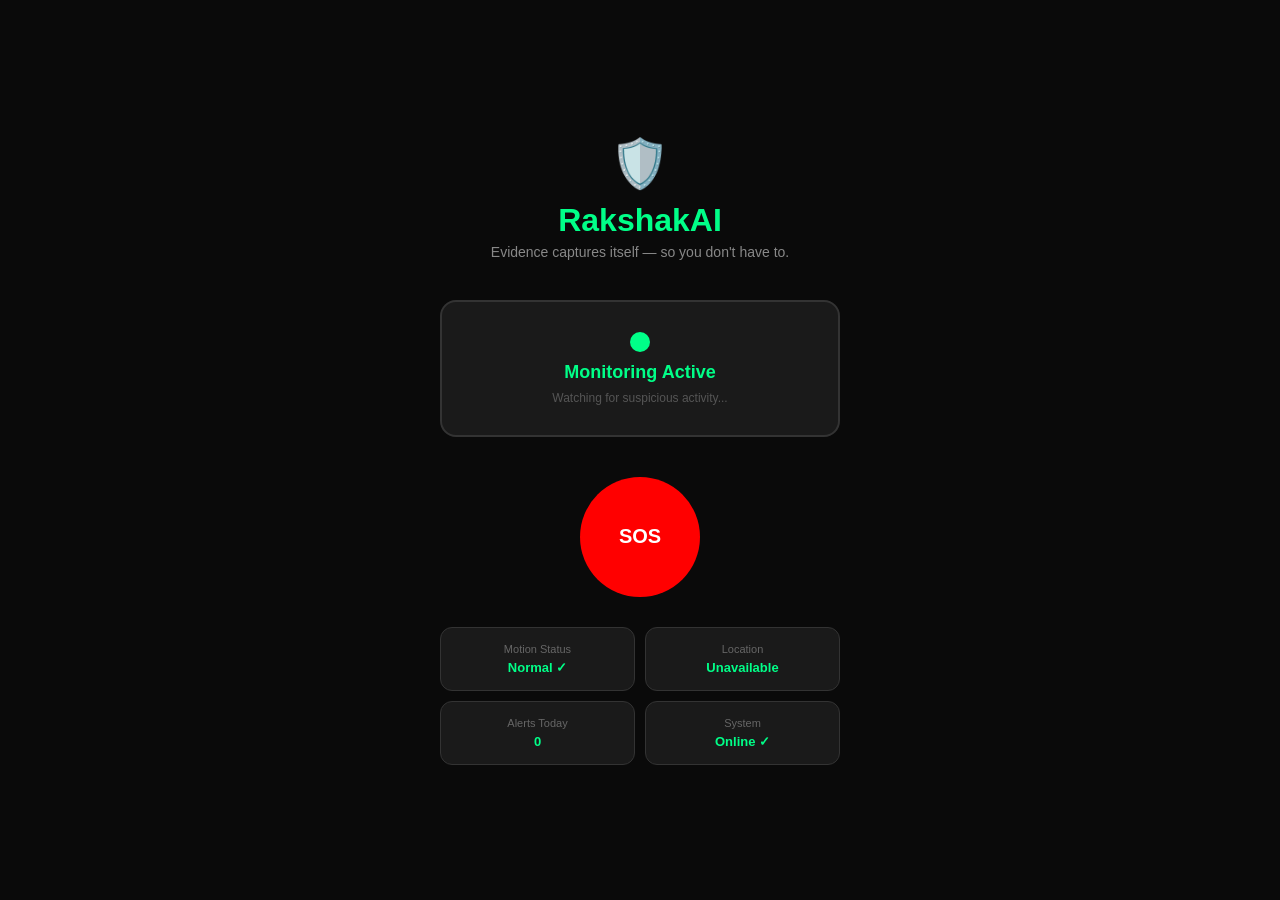
==== templates/index.html @ e17762f8 "test1" ====
<!doctype html>
<html lang="en">
  <head>
    <meta charset="UTF-8" />
    <meta name="viewport" content="width=device-width, initial-scale=1.0" />
    <title>RakshakAI 🛡️</title>
    <link rel="stylesheet" href="/static/style.css" />
  </head>
  <body>
    <div class="logo">🛡️</div>
    <h1>RakshakAI</h1>
    <p class="tagline">Evidence captures itself — so you don't have to.</p>

    <div class="status-box">
      <div class="status-indicator" id="statusDot"></div>
      <div class="status-text" id="statusText">Monitoring Active</div>
      <p class="status-sub">Watching for suspicious activity...</p>
    </div>

    <div class="alert-box" id="alertBox">
      <div class="alert-title">🚨 ALERT TRIGGERED!</div>
      <p class="alert-info" id="alertType">Type: —</p>
      <p class="alert-info" id="alertTime">Time: —</p>
      <p class="alert-info" id="alertLocation">Location: —</p>
      <p class="alert-info" id="alertStatus">Status: —</p>
    </div>

    <button class="sos-btn" onclick="triggerSOS()">SOS</button>

    <div class="info-grid">
      <div class="info-card">
        <div class="label">Motion Status</div>
        <div class="value" id="motionStatus">Waiting...</div>
      </div>
      <div class="info-card">
        <div class="label">Location</div>
        <div class="value" id="locationStatus">Fetching...</div>
      </div>
      <div class="info-card">
        <div class="label">Alerts Today</div>
        <div class="value" id="alertCount">0</div>
      </div>
      <div class="info-card">
        <div class="label">System</div>
        <div class="value" id="systemStatus">Online ✓</div>
      </div>
    </div>

    <script src="/static/script.js"></script>
  </body>
</html>
---- static/style.css ----
* {
    margin: 0;
    padding: 0;
    box-sizing: border-box;
}

body {
    font-family: Arial, sans-serif;
    background: #0a0a0a;
    color: white;
    min-height: 100vh;
    display: flex;
    flex-direction: column;
    align-items: center;
    justify-content: center;
    padding: 20px;
}

.logo {
    font-size: 48px;
    margin-bottom: 10px;
}

h1 {
    font-size: 32px;
    color: #00ff88;
    margin-bottom: 5px;
}

.tagline {
    font-size: 14px;
    color: #888;
    margin-bottom: 40px;
    text-align: center;
}

.status-box {
    background: #1a1a1a;
    border: 2px solid #333;
    border-radius: 16px;
    padding: 30px;
    width: 90%;
    max-width: 400px;
    text-align: center;
    margin-bottom: 20px;
}

.status-indicator {
    width: 20px;
    height: 20px;
    border-radius: 50%;
    background: #00ff88;
    margin: 0 auto 10px;
    animation: pulse 1.5s infinite;
}

@keyframes pulse {
    0% { box-shadow: 0 0 0 0 rgba(0,255,136,0.4); }
    70% { box-shadow: 0 0 0 15px rgba(0,255,136,0); }
    100% { box-shadow: 0 0 0 0 rgba(0,255,136,0); }
}

.status-text {
    font-size: 18px;
    color: #00ff88;
    font-weight: bold;
}

.status-sub {
    font-size: 12px;
    color: #555;
    margin-top: 8px;
}

.alert-box {
    background: #ff000022;
    border: 2px solid #ff0000;
    border-radius: 16px;
    padding: 20px;
    width: 90%;
    max-width: 400px;
    text-align: center;
    display: none;
    margin-bottom: 20px;
}

.alert-box.show {
    display: block;
    animation: alertPulse 0.5s ease;
}

@keyframes alertPulse {
    0% { transform: scale(0.9); }
    50% { transform: scale(1.05); }
    100% { transform: scale(1); }
}

.alert-title {
    font-size: 24px;
    color: #ff4444;
    font-weight: bold;
    margin-bottom: 10px;
}

.alert-info {
    font-size: 13px;
    color: #ffaaaa;
    margin: 4px 0;
}

.sos-btn {
    background: #ff0000;
    color: white;
    border: none;
    border-radius: 50%;
    width: 120px;
    height: 120px;
    font-size: 20px;
    font-weight: bold;
    cursor: pointer;
    margin: 20px 0;
    animation: sosPulse 2s infinite;
}

@keyframes sosPulse {
    0% { box-shadow: 0 0 0 0 rgba(255,0,0,0.4); }
    70% { box-shadow: 0 0 0 20px rgba(255,0,0,0); }
    100% { box-shadow: 0 0 0 0 rgba(255,0,0,0); }
}

.sos-btn:active {
    transform: scale(0.95);
}

.info-grid {
    display: grid;
    grid-template-columns: 1fr 1fr;
    gap: 10px;
    width: 90%;
    max-width: 400px;
    margin-top: 10px;
}

.info-card {
    background: #1a1a1a;
    border: 1px solid #333;
    border-radius: 12px;
    padding: 15px;
    text-align: center;
}

.info-card .label {
    font-size: 11px;
    color: #666;
    margin-bottom: 5px;
}

.info-card .value {
    font-size: 13px;
    color: #00ff88;
    font-weight: bold;
}
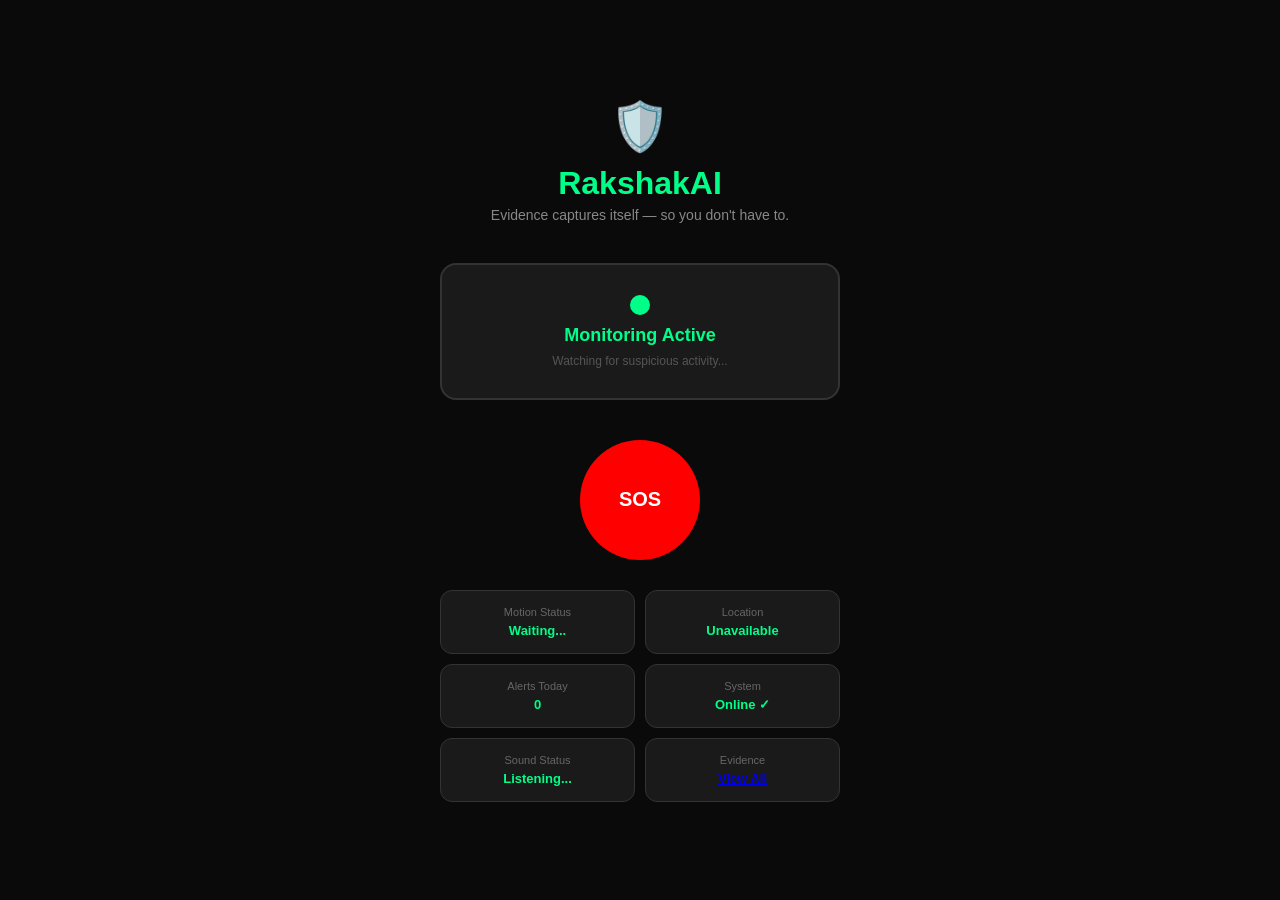
==== commit ff6e3020: "Added evidence viewer, location, recording" ====
--- a/templates/index.html
+++ b/templates/index.html
@@ -5,6 +5,16 @@
     <meta name="viewport" content="width=device-width, initial-scale=1.0" />
     <title>RakshakAI 🛡️</title>
     <link rel="stylesheet" href="/static/style.css" />
+    <style>
+      .evidence-link {
+        color: #00ff88;
+        text-decoration: none;
+      }
+
+      .evidence-link:hover {
+        text-decoration: underline;
+      }
+    </style>
   </head>
   <body>
     <div class="logo">🛡️</div>
@@ -44,6 +54,16 @@
         <div class="label">System</div>
         <div class="value" id="systemStatus">Online ✓</div>
       </div>
+      <div class="info-card">
+        <div class="label">Sound Status</div>
+        <div class="value" id="soundStatus">Listening...</div>
+      </div>
+      <div class="info-card">
+        <div class="label">Evidence</div>
+        <div class="value">
+          <a href="/evidence_viewer">View All</a>
+        </div>
+      </div>
     </div>
 
     <script src="/static/script.js"></script>
